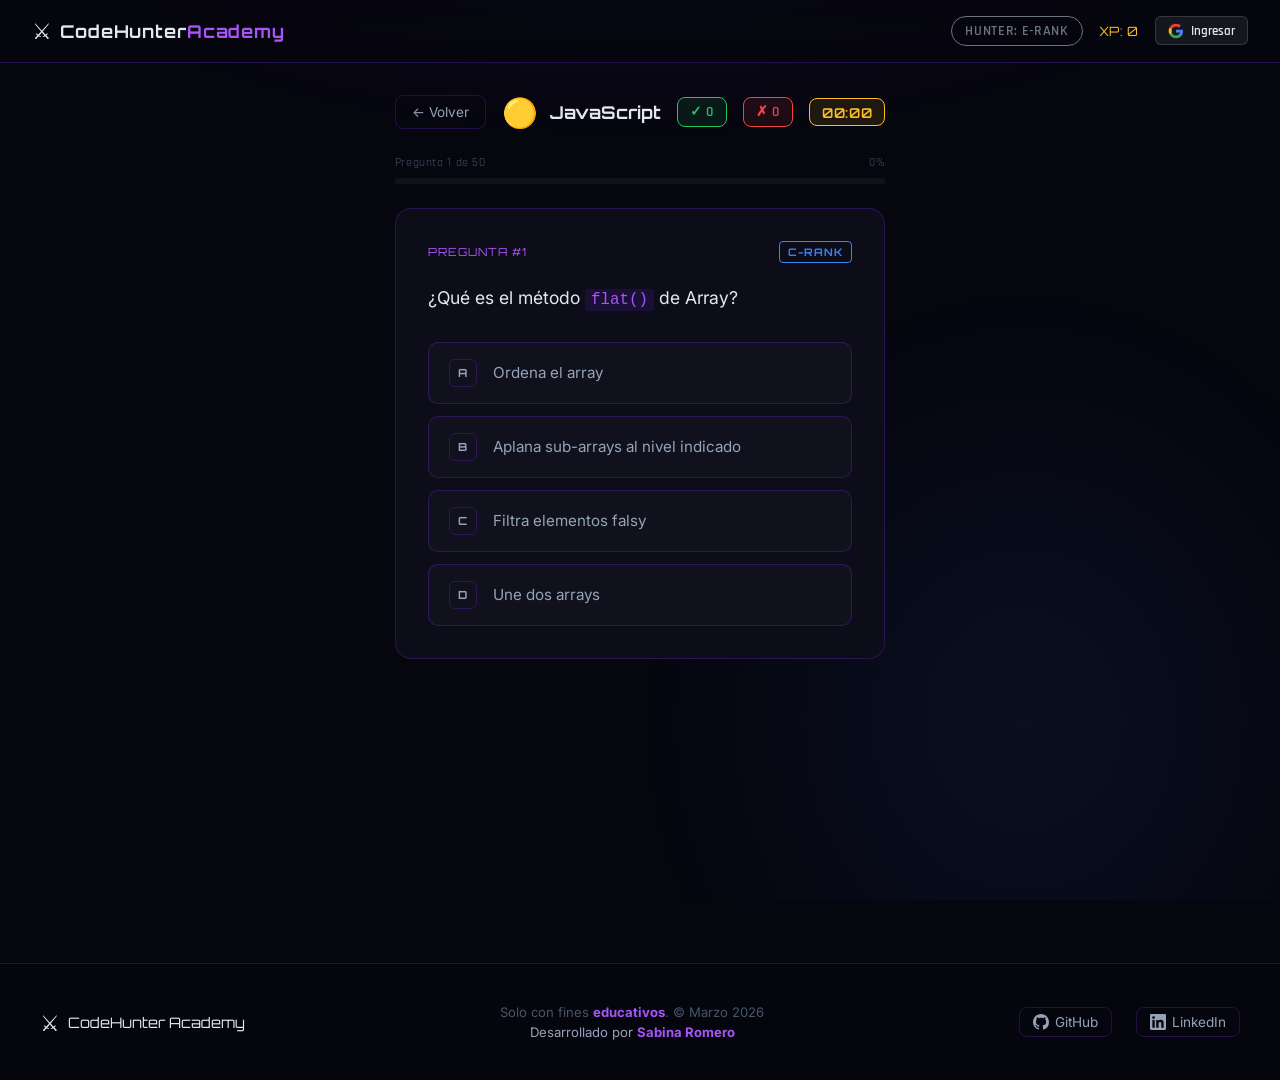
==== quiz.html @ 96510670 "listo" ====
<!DOCTYPE html>
<html lang="es" class="quiz-page">
<head>
  <meta charset="UTF-8" />
  <meta name="viewport" content="width=device-width, initial-scale=1.0" />
  <title>Quiz — CodeHunter Academy</title>
  <link rel="stylesheet" href="css/style.css" />
  <link rel="preconnect" href="https://fonts.googleapis.com" />
  <link href="https://fonts.googleapis.com/css2?family=Rajdhani:wght@400;500;600;700&family=Orbitron:wght@400;700;900&family=Inter:wght@300;400;500&display=swap" rel="stylesheet" />
</head>
<body>

<div id="particles"></div>
<div class="bg-overlay"></div>

<!-- LOADING -->
<div class="loading-screen" id="loading-screen">
  <div class="loading-ring"></div>
  <p class="loading-text">INICIANDO MAZMORRA...</p>
</div>

<!-- NAVBAR -->
<nav class="navbar">
  <div class="nav-logo">
    <span class="logo-icon">⚔</span>
    <span class="logo-text">CodeHunter<span class="logo-accent">Academy</span></span>
  </div>
  <div class="nav-info">
    <span class="hunter-rank-badge" id="nav-rank">Hunter: E-Rank</span>
    <span class="score-display" id="nav-score">XP: 0</span>
    <div class="auth-section">
      <div class="user-info-chip" id="user-info">
        <img class="user-avatar" id="user-avatar" src="" alt="avatar" />
        <span class="user-name" id="user-name"></span>
        <span class="cloud-badge">☁ sync</span>
      </div>
      <button class="btn-google-signin" id="btn-signin" onclick="signInWithGoogle()">
        <svg class="google-icon" viewBox="0 0 24 24" xmlns="http://www.w3.org/2000/svg">
          <path d="M22.56 12.25c0-.78-.07-1.53-.2-2.25H12v4.26h5.92c-.26 1.37-1.04 2.53-2.21 3.31v2.77h3.57c2.08-1.92 3.28-4.74 3.28-8.09z" fill="#4285F4"/>
          <path d="M12 23c2.97 0 5.46-.98 7.28-2.66l-3.57-2.77c-.98.66-2.23 1.06-3.71 1.06-2.86 0-5.29-1.93-6.16-4.53H2.18v2.84C3.99 20.53 7.7 23 12 23z" fill="#34A853"/>
          <path d="M5.84 14.09c-.22-.66-.35-1.36-.35-2.09s.13-1.43.35-2.09V7.07H2.18C1.43 8.55 1 10.22 1 12s.43 3.45 1.18 4.93l2.85-2.22.81-.62z" fill="#FBBC05"/>
          <path d="M12 5.38c1.62 0 3.06.56 4.21 1.64l3.15-3.15C17.45 2.09 14.97 1 12 1 7.7 1 3.99 3.47 2.18 7.07l3.66 2.84c.87-2.6 3.3-4.53 6.16-4.53z" fill="#EA4335"/>
        </svg>
        Ingresar
      </button>
      <button class="btn-signout" id="btn-signout" onclick="signOutUser()">✕ Salir</button>
    </div>
  </div>
</nav>

<!-- QUIZ CONTAINER -->
<main class="quiz-container" id="quiz-container">

  <!-- QUIZ HEADER -->
  <div class="quiz-header">
    <a href="index.html" class="back-btn">← Volver</a>
    <div class="quiz-lang-info">
      <span class="quiz-lang-icon" id="quiz-lang-icon">🟡</span>
      <span class="quiz-lang-name" id="quiz-lang-name">JavaScript</span>
    </div>
    <div class="quiz-stats">
      <span class="stat-chip correct" id="stat-correct">✓ 0</span>
      <span class="stat-chip wrong"   id="stat-wrong">✗ 0</span>
      <span class="stat-chip time"    id="stat-time">00:00</span>
    </div>
  </div>

  <!-- PROGRESS -->
  <div class="quiz-progress-wrap">
    <div class="progress-info">
      <span id="prog-text">Pregunta 1 de 50</span>
      <span id="prog-pct">0%</span>
    </div>
    <div class="progress-bar-track">
      <div class="progress-bar-fill" id="progress-bar" style="width: 0%"></div>
    </div>
  </div>

  <!-- QUESTION CARD -->
  <div class="question-card" id="question-card">
    <div class="question-meta">
      <span class="q-number" id="q-number">PREGUNTA #1</span>
      <span class="q-difficulty diff-E" id="q-difficulty">E-RANK</span>
    </div>
    <p class="question-text" id="question-text">Cargando pregunta...</p>
    <ul class="options-list" id="options-list"></ul>
    <div class="explanation-box" id="explanation-box">
      <strong>Explicación:</strong> <span id="explanation-text"></span>
    </div>
  </div>

  <!-- NEXT BUTTON -->
  <div class="next-btn-wrap">
    <button class="btn-next" id="btn-next" onclick="nextQuestion()">
      Siguiente Pregunta →
    </button>
  </div>

  <!-- RESULTS SCREEN -->
  <div class="results-screen" id="results-screen">
    <div class="results-rank-badge" id="results-rank-badge">E</div>
    <div>
      <p class="section-label">RANGO OBTENIDO</p>
      <h2 class="results-title" id="results-rank-title">Cazador E-Rank</h2>
    </div>
    <div class="results-score-wrap">
      <div class="score-stat">
        <span class="stat-val" id="res-score" style="color: var(--purple-bright)">0</span>
        <span class="stat-label">Correctas</span>
      </div>
      <div class="score-stat">
        <span class="stat-val" id="res-pct" style="color: var(--gold)">0%</span>
        <span class="stat-label">Precisión</span>
      </div>
      <div class="score-stat">
        <span class="stat-val" id="res-wrong" style="color: var(--red)">0</span>
        <span class="stat-label">Incorrectas</span>
      </div>
      <div class="score-stat">
        <span class="stat-val" id="res-time" style="color: var(--cyan)">0:00</span>
        <span class="stat-label">Tiempo</span>
      </div>
    </div>
    <p class="results-msg" id="results-msg"></p>

    <!-- IMPROVEMENT ANALYSIS -->
    <div class="improvement-section" id="improvement-section">
      <div class="improvement-title">📊 ANÁLISIS DE RENDIMIENTO</div>
      <div class="diff-breakdown" id="diff-breakdown"></div>
      <div class="topics-to-improve" id="topics-section">
        <div class="topics-title">📌 Temas a reforzar</div>
        <div id="topics-list"></div>
      </div>
    </div>

    <div class="results-actions">
      <button class="btn-primary" onclick="retryQuiz()">⟳ Intentar de Nuevo</button>
      <a href="index.html" class="btn-secondary">← Elegir Mazmorra</a>
    </div>
  </div>

</main>

<!-- FOOTER -->
<footer class="footer">
  <div class="footer-inner">
    <div class="footer-brand"><span class="logo-icon">⚔</span><span>CodeHunter Academy</span></div>
    <div class="footer-copy">
      <p>Solo con fines <strong>educativos</strong>. &copy; Marzo 2026</p>
      <p class="footer-author">Desarrollado por <strong>Sabina Romero</strong></p>
    </div>
    <div class="footer-links">
      <a href="https://github.com/Sakhura" target="_blank" rel="noopener" class="social-link">
        <svg class="social-icon" viewBox="0 0 24 24" fill="currentColor">
          <path d="M12 0C5.37 0 0 5.37 0 12c0 5.31 3.435 9.795 8.205 11.385.6.105.825-.255.825-.57 0-.285-.015-1.23-.015-2.235-3.015.555-3.795-.735-4.035-1.41-.135-.345-.72-1.41-1.23-1.695-.42-.225-1.02-.78-.015-.795.945-.015 1.62.87 1.845 1.23 1.08 1.815 2.805 1.305 3.495.99.105-.78.42-1.305.765-1.605-2.67-.3-5.46-1.335-5.46-5.925 0-1.305.465-2.385 1.23-3.225-.12-.3-.54-1.53.12-3.18 0 0 1.005-.315 3.3 1.23.96-.27 1.98-.405 3-.405s2.04.135 3 .405c2.295-1.56 3.3-1.23 3.3-1.23.66 1.65.24 2.88.12 3.18.765.84 1.23 1.905 1.23 3.225 0 4.605-2.805 5.625-5.475 5.925.435.375.81 1.095.81 2.22 0 1.605-.015 2.895-.015 3.3 0 .315.225.69.825.57A12.02 12.02 0 0024 12c0-6.63-5.37-12-12-12z"/>
        </svg>
        GitHub
      </a>
      <a href="https://www.linkedin.com/in/sabina-romeror/" target="_blank" rel="noopener" class="social-link">
        <svg class="social-icon" viewBox="0 0 24 24" fill="currentColor">
          <path d="M20.447 20.452h-3.554v-5.569c0-1.328-.027-3.037-1.852-3.037-1.853 0-2.136 1.445-2.136 2.939v5.667H9.351V9h3.414v1.561h.046c.477-.9 1.637-1.85 3.37-1.85 3.601 0 4.267 2.37 4.267 5.455v6.286zM5.337 7.433a2.062 2.062 0 01-2.063-2.065 2.064 2.064 0 112.063 2.065zm1.782 13.019H3.555V9h3.564v11.452zM22.225 0H1.771C.792 0 0 .774 0 1.729v20.542C0 23.227.792 24 1.771 24h20.451C23.2 24 24 23.227 24 22.271V1.729C24 .774 23.2 0 22.222 0h.003z"/>
        </svg>
        LinkedIn
      </a>
    </div>
  </div>
</footer>

<!-- All question banks -->
<script src="js/questions/javascript.js"></script>
<script src="js/questions/python.js"></script>
<script src="js/questions/typescript.js"></script>
<script src="js/questions/php.js"></script>
<script src="js/questions/ruby.js"></script>
<script src="js/questions/go.js"></script>
<script src="js/questions/java.js"></script>
<script src="js/questions/sql.js"></script>
<script src="js/questions/r.js"></script>
<script src="js/questions/julia.js"></script>
<script src="js/questions/matlab.js"></script>
<script src="js/questions/scala.js"></script>
<script src="js/questions/c.js"></script>
<script src="js/questions/cpp.js"></script>
<script src="js/questions/csharp.js"></script>
<script src="js/questions/rust.js"></script>
<script src="js/questions/zig.js"></script>
<script src="js/questions/lua.js"></script>
<script src="js/questions/kotlin.js"></script>
<script src="js/questions/swift.js"></script>
<script src="js/questions/dart.js"></script>
<script src="js/questions/objc.js"></script>
<script src="js/questions/haskell.js"></script>
<script src="js/questions/elixir.js"></script>
<script src="js/questions/erlang.js"></script>
<script src="js/questions/perl.js"></script>
<script src="js/questions/assembly.js"></script>
<script src="js/questions/fortran.js"></script>
<script src="js/questions/cobol.js"></script>
<script src="js/questions/vbnet.js"></script>
<script src="js/questions/bash.js"></script>
<!-- Firebase (optional) -->
<script src="https://www.gstatic.com/firebasejs/9.23.0/firebase-app-compat.js"></script>
<script src="https://www.gstatic.com/firebasejs/9.23.0/firebase-auth-compat.js"></script>
<script src="https://www.gstatic.com/firebasejs/9.23.0/firebase-firestore-compat.js"></script>
<script src="js/firebase-config.js"></script>
<script src="js/auth.js"></script>
<script src="js/quiz.js"></script>
</body>
</html>
---- css/style.css ----
/* ============================================
   CODEHUNTER ACADEMY — SOLO LEVELING THEME
   ============================================ */

:root {
  --bg-dark: #06060f;
  --bg-card: #0d0d1a;
  --bg-card2: #111124;
  --purple-deep: #1a0a3a;
  --purple-main: #7b2fff;
  --purple-bright: #a855f7;
  --purple-glow: rgba(123, 47, 255, 0.4);
  --blue-accent: #3b82f6;
  --cyan: #06b6d4;
  --gold: #fbbf24;
  --gold-bright: #ffd700;
  --red: #ef4444;
  --green: #22c55e;
  --text-primary: #e2e8f0;
  --text-secondary: #94a3b8;
  --text-dim: #475569;
  --border: rgba(123, 47, 255, 0.25);
  --border-bright: rgba(123, 47, 255, 0.6);
  --shadow-purple: 0 0 30px rgba(123, 47, 255, 0.3);
  --shadow-gold: 0 0 20px rgba(251, 191, 36, 0.4);

  /* Rank Colors */
  --rank-e: #6b7280;
  --rank-d: #22c55e;
  --rank-c: #3b82f6;
  --rank-b: #a855f7;
  --rank-a: #fbbf24;
  --rank-s: #ef4444;
  --rank-nat: #06b6d4;
}

* { box-sizing: border-box; margin: 0; padding: 0; }

html { scroll-behavior: smooth; }

body {
  font-family: 'Inter', sans-serif;
  background: var(--bg-dark);
  color: var(--text-primary);
  min-height: 100vh;
  overflow-x: hidden;
}

/* ── PARTICLES ── */
#particles {
  position: fixed; inset: 0;
  pointer-events: none; z-index: 0;
  overflow: hidden;
}

.particle {
  position: absolute;
  width: 2px; height: 2px;
  background: var(--purple-bright);
  border-radius: 50%;
  animation: float-particle linear infinite;
  opacity: 0;
}

@keyframes float-particle {
  0%   { transform: translateY(100vh) translateX(0); opacity: 0; }
  10%  { opacity: 0.8; }
  90%  { opacity: 0.8; }
  100% { transform: translateY(-10vh) translateX(var(--drift)); opacity: 0; }
}

.bg-overlay {
  position: fixed; inset: 0;
  background:
    radial-gradient(ellipse 80% 50% at 50% -20%, rgba(123,47,255,0.15) 0%, transparent 70%),
    radial-gradient(ellipse 50% 80% at 80% 80%, rgba(59,130,246,0.08) 0%, transparent 60%);
  pointer-events: none; z-index: 0;
}

/* ── NAVBAR ── */
.navbar {
  position: sticky; top: 0; z-index: 100;
  display: flex; align-items: center; justify-content: space-between;
  padding: 1rem 2rem;
  background: rgba(6, 6, 15, 0.85);
  backdrop-filter: blur(12px);
  border-bottom: 1px solid var(--border);
}

.nav-logo { display: flex; align-items: center; gap: 0.5rem; }
.logo-icon { font-size: 1.4rem; }
.logo-text {
  font-family: 'Orbitron', sans-serif;
  font-size: 1.1rem; font-weight: 700;
  letter-spacing: 0.05em; color: var(--text-primary);
}
.logo-accent { color: var(--purple-bright); }

.nav-info { display: flex; align-items: center; gap: 1rem; }

.hunter-rank-badge {
  font-family: 'Rajdhani', sans-serif;
  font-size: 0.85rem; font-weight: 600;
  padding: 0.3rem 0.8rem;
  border: 1px solid var(--rank-e);
  border-radius: 20px; color: var(--rank-e);
  text-transform: uppercase; letter-spacing: 0.05em;
  transition: all 0.3s ease;
}

.score-display {
  font-family: 'Orbitron', sans-serif;
  font-size: 0.8rem; color: var(--gold);
  letter-spacing: 0.05em;
}

/* ── HERO ── */
.hero {
  position: relative; z-index: 1;
  display: flex; align-items: center; justify-content: center;
  min-height: 100vh;
  padding: 6rem 2rem 4rem;
}

.hero-glow {
  position: absolute;
  width: 600px; height: 600px;
  background: radial-gradient(circle, rgba(123,47,255,0.2) 0%, transparent 70%);
  top: 50%; left: 50%;
  transform: translate(-50%, -50%);
  pointer-events: none;
  animation: pulse-glow 4s ease-in-out infinite;
}

@keyframes pulse-glow {
  0%, 100% { opacity: 0.6; transform: translate(-50%, -50%) scale(1); }
  50%       { opacity: 1;   transform: translate(-50%, -50%) scale(1.15); }
}

.hero-content {
  max-width: 860px; width: 100%;
  display: flex; flex-direction: column; align-items: center;
  gap: 2rem; text-align: center;
}

/* Emblem */
.rank-emblem {
  position: relative; width: 120px; height: 120px;
  display: flex; align-items: center; justify-content: center;
}

.emblem-ring {
  position: absolute; border-radius: 50%;
  border: 2px solid var(--purple-main);
  animation: rotate-ring linear infinite;
}
.emblem-ring.outer  { width: 120px; height: 120px; animation-duration: 12s; opacity: 0.4; }
.emblem-ring.middle { width: 90px;  height: 90px;  animation-duration: 8s;  animation-direction: reverse; opacity: 0.6; }
.emblem-ring.inner  { width: 60px;  height: 60px;  animation-duration: 5s;  border-color: var(--gold); opacity: 0.8; }

@keyframes rotate-ring {
  from { transform: rotate(0deg); }
  to   { transform: rotate(360deg); }
}

.emblem-icon { font-size: 2rem; z-index: 1; text-shadow: 0 0 20px var(--gold); }

/* Title */
.hero-title {
  display: flex; flex-direction: column;
  gap: 0;
}
.title-line1 {
  font-family: 'Orbitron', sans-serif;
  font-size: clamp(2.5rem, 8vw, 5rem);
  font-weight: 900;
  letter-spacing: 0.1em;
  background: linear-gradient(135deg, #fff 30%, var(--purple-bright) 100%);
  -webkit-background-clip: text; -webkit-text-fill-color: transparent;
  text-shadow: none;
  line-height: 1;
}
.title-line2 {
  font-family: 'Orbitron', sans-serif;
  font-size: clamp(1.2rem, 3vw, 1.8rem);
  font-weight: 400;
  letter-spacing: 0.4em;
  color: var(--purple-bright);
  opacity: 0.9;
}

.hero-subtitle {
  font-family: 'Rajdhani', sans-serif;
  font-size: 1.1rem; color: var(--text-secondary);
  letter-spacing: 0.08em; text-transform: uppercase;
}

/* Disclaimer */
.disclaimer-box {
  display: flex; align-items: flex-start; gap: 1rem;
  max-width: 680px;
  background: rgba(123, 47, 255, 0.08);
  border: 1px solid var(--border-bright);
  border-radius: 12px;
  padding: 1.25rem 1.5rem;
  text-align: left;
}
.disclaimer-icon { font-size: 1.5rem; flex-shrink: 0; margin-top: 2px; }
.disclaimer-text { font-size: 0.9rem; line-height: 1.7; color: var(--text-secondary); }
.disclaimer-text strong { color: var(--text-primary); }
.disclaimer-text em { color: var(--purple-bright); font-style: normal; }

/* How it works */
.section-label {
  font-family: 'Rajdhani', sans-serif;
  font-size: 0.8rem; font-weight: 600;
  letter-spacing: 0.2em; text-transform: uppercase;
  color: var(--purple-bright); margin-bottom: 1rem;
}

.steps-grid {
  display: grid; grid-template-columns: repeat(4, 1fr); gap: 1rem;
  width: 100%;
}

.step-card {
  display: flex; flex-direction: column; align-items: center; gap: 0.5rem;
  background: var(--bg-card);
  border: 1px solid var(--border);
  border-radius: 10px; padding: 1.2rem 0.8rem;
  transition: border-color 0.3s, transform 0.3s;
}
.step-card:hover {
  border-color: var(--border-bright);
  transform: translateY(-3px);
}
.step-num {
  font-family: 'Orbitron', sans-serif;
  font-size: 0.65rem; color: var(--purple-main); letter-spacing: 0.1em;
}
.step-icon { font-size: 1.5rem; }
.step-card p { font-size: 0.8rem; color: var(--text-secondary); text-align: center; }
.step-card strong { color: var(--text-primary); }

/* Rank Legend */
.rank-legend { width: 100%; }

.ranks-row {
  display: flex; justify-content: center; gap: 0.75rem;
  flex-wrap: wrap; margin-bottom: 0.5rem;
}
.ranks-desc-row {
  display: flex; justify-content: center; gap: 1.5rem;
  flex-wrap: wrap; font-size: 0.72rem; color: var(--text-dim);
}

.rank-chip {
  width: 42px; height: 42px;
  display: flex; align-items: center; justify-content: center;
  border-radius: 8px;
  font-family: 'Orbitron', sans-serif;
  font-size: 0.9rem; font-weight: 900;
  border: 2px solid;
  cursor: default;
  transition: transform 0.2s, box-shadow 0.2s;
}
.rank-chip:hover { transform: scale(1.15); }

.rank-e   { color: var(--rank-e);   border-color: var(--rank-e);   background: rgba(107,114,128,0.1); }
.rank-d   { color: var(--rank-d);   border-color: var(--rank-d);   background: rgba(34,197,94,0.1); }
.rank-c   { color: var(--rank-c);   border-color: var(--rank-c);   background: rgba(59,130,246,0.1); }
.rank-b   { color: var(--rank-b);   border-color: var(--rank-b);   background: rgba(168,85,247,0.1); }
.rank-a   { color: var(--rank-a);   border-color: var(--rank-a);   background: rgba(251,191,36,0.1); }
.rank-s   { color: var(--rank-s);   border-color: var(--rank-s);   background: rgba(239,68,68,0.1); box-shadow: 0 0 15px rgba(239,68,68,0.3); }
.rank-nat { color: var(--rank-nat); border-color: var(--rank-nat); background: rgba(6,182,212,0.1); box-shadow: 0 0 15px rgba(6,182,212,0.4); }

/* ── DUNGEON SECTION ── */
.dungeons-section {
  position: relative; z-index: 1;
  max-width: 1200px; margin: 0 auto;
  padding: 4rem 2rem 6rem;
}

.section-header { text-align: center; margin-bottom: 3rem; }
.section-title {
  font-family: 'Orbitron', sans-serif;
  font-size: clamp(1.5rem, 4vw, 2.5rem); font-weight: 700;
  color: var(--text-primary); margin-bottom: 0.5rem;
}
.section-title .accent { color: var(--purple-bright); }
.section-desc { color: var(--text-secondary); font-size: 0.95rem; }

.category-block { margin-bottom: 3rem; }

.category-label {
  font-family: 'Rajdhani', sans-serif;
  font-size: 0.8rem; font-weight: 600;
  letter-spacing: 0.2em; text-transform: uppercase;
  color: var(--text-dim); margin-bottom: 1rem;
  display: flex; align-items: center; gap: 0.5rem;
  padding-bottom: 0.5rem;
  border-bottom: 1px solid var(--border);
}
.cat-icon { font-size: 1rem; }

.lang-grid {
  display: grid;
  grid-template-columns: repeat(auto-fill, minmax(160px, 1fr));
  gap: 1rem;
}

/* Language Card */
.lang-card {
  position: relative; overflow: hidden;
  display: flex; flex-direction: column; align-items: center;
  gap: 0.75rem;
  padding: 1.5rem 1rem;
  background: var(--bg-card);
  border: 1px solid var(--border);
  border-radius: 12px;
  cursor: pointer;
  transition: all 0.3s ease;
  text-decoration: none; color: inherit;
}

.lang-card::before {
  content: ''; position: absolute; inset: 0;
  background: linear-gradient(135deg, transparent 60%, rgba(123,47,255,0.1));
  opacity: 0; transition: opacity 0.3s;
}
.lang-card:hover { border-color: var(--border-bright); transform: translateY(-4px); }
.lang-card:hover::before { opacity: 1; }
.lang-card:hover .card-glow { opacity: 1; }

.card-glow {
  position: absolute; top: -20px; right: -20px;
  width: 80px; height: 80px;
  border-radius: 50%;
  background: var(--purple-glow);
  filter: blur(20px);
  opacity: 0; transition: opacity 0.3s;
}

.lang-icon-wrap {
  width: 56px; height: 56px;
  display: flex; align-items: center; justify-content: center;
  border-radius: 12px;
  font-size: 1.8rem;
  background: rgba(123,47,255,0.12);
  border: 1px solid var(--border);
  transition: transform 0.3s;
}
.lang-card:hover .lang-icon-wrap { transform: scale(1.1); }

.lang-name {
  font-family: 'Rajdhani', sans-serif;
  font-size: 0.95rem; font-weight: 600;
  color: var(--text-primary); letter-spacing: 0.05em;
  text-align: center;
}

.lang-q-count {
  font-size: 0.7rem; color: var(--text-dim);
}

.lang-best-rank {
  font-family: 'Orbitron', sans-serif;
  font-size: 0.65rem; font-weight: 700;
  padding: 0.15rem 0.5rem;
  border-radius: 4px; letter-spacing: 0.1em;
}
.lang-best-rank.rank-e   { color: var(--rank-e); border: 1px solid var(--rank-e); }
.lang-best-rank.rank-d   { color: var(--rank-d); border: 1px solid var(--rank-d); }
.lang-best-rank.rank-c   { color: var(--rank-c); border: 1px solid var(--rank-c); }
.lang-best-rank.rank-b   { color: var(--rank-b); border: 1px solid var(--rank-b); }
.lang-best-rank.rank-a   { color: var(--rank-a); border: 1px solid var(--rank-a); }
.lang-best-rank.rank-s   { color: var(--rank-s); border: 1px solid var(--rank-s); box-shadow: 0 0 8px rgba(239,68,68,0.4); }
.lang-best-rank.rank-nat { color: var(--rank-nat); border: 1px solid var(--rank-nat); box-shadow: 0 0 8px rgba(6,182,212,0.4); }
.lang-best-rank.rank-none { color: var(--text-dim); border: 1px solid var(--border); }

/* ── FOOTER ── */
.footer {
  position: relative; z-index: 1;
  border-top: 1px solid var(--border);
  background: rgba(6, 6, 15, 0.9);
  padding: 2.5rem 2rem;
}

.footer-inner {
  max-width: 1200px; margin: 0 auto;
  display: flex; align-items: center; justify-content: space-between;
  gap: 2rem; flex-wrap: wrap;
}

.footer-brand {
  display: flex; align-items: center; gap: 0.5rem;
  font-family: 'Orbitron', sans-serif;
  font-size: 0.9rem; color: var(--text-primary);
}

.footer-copy { text-align: center; }
.footer-copy p { font-size: 0.82rem; color: var(--text-dim); }
.footer-copy .footer-author { color: var(--text-secondary); margin-top: 0.3rem; }
.footer-copy strong { color: var(--purple-bright); }

.footer-links { display: flex; gap: 1.5rem; }

.social-link {
  display: flex; align-items: center; gap: 0.4rem;
  font-size: 0.85rem; color: var(--text-secondary);
  text-decoration: none;
  padding: 0.4rem 0.8rem;
  border: 1px solid var(--border); border-radius: 8px;
  transition: all 0.3s;
}
.social-link:hover { color: var(--purple-bright); border-color: var(--border-bright); background: rgba(123,47,255,0.1); }
.social-icon { width: 16px; height: 16px; }

/* ============================================
   QUIZ PAGE STYLES
   ============================================ */

.quiz-page body {
  display: flex; flex-direction: column; min-height: 100vh;
}

/* Quiz Layout */
.quiz-container {
  position: relative; z-index: 1;
  max-width: 820px; margin: 0 auto;
  padding: 2rem; min-height: 100vh;
  display: flex; flex-direction: column; gap: 1.5rem;
}

/* Quiz Header */
.quiz-header {
  display: flex; align-items: center; justify-content: space-between;
  gap: 1rem;
}

.back-btn {
  display: flex; align-items: center; gap: 0.4rem;
  padding: 0.5rem 1rem;
  background: transparent;
  border: 1px solid var(--border);
  border-radius: 8px; color: var(--text-secondary);
  font-size: 0.85rem; cursor: pointer;
  text-decoration: none;
  transition: all 0.2s;
}
.back-btn:hover { border-color: var(--border-bright); color: var(--text-primary); }

.quiz-lang-info {
  display: flex; align-items: center; gap: 0.75rem;
}
.quiz-lang-icon { font-size: 1.8rem; }
.quiz-lang-name {
  font-family: 'Orbitron', sans-serif;
  font-size: 1.1rem; font-weight: 700;
}

.quiz-stats {
  display: flex; gap: 1rem; align-items: center;
}

.stat-chip {
  font-family: 'Rajdhani', sans-serif;
  font-size: 0.85rem; font-weight: 600;
  padding: 0.3rem 0.75rem;
  border: 1px solid var(--border); border-radius: 8px;
  letter-spacing: 0.05em;
}

.stat-chip.correct { color: var(--green); border-color: var(--green); background: rgba(34,197,94,0.1); }
.stat-chip.wrong   { color: var(--red);   border-color: var(--red);   background: rgba(239,68,68,0.1); }
.stat-chip.time    { color: var(--gold);  border-color: var(--gold);  background: rgba(251,191,36,0.1); font-family: 'Orbitron', sans-serif; }

/* Progress */
.quiz-progress-wrap { width: 100%; }
.progress-info {
  display: flex; justify-content: space-between;
  font-size: 0.78rem; color: var(--text-dim);
  margin-bottom: 0.5rem;
  font-family: 'Rajdhani', sans-serif; letter-spacing: 0.05em;
}
.progress-bar-track {
  width: 100%; height: 6px;
  background: rgba(255,255,255,0.05); border-radius: 3px; overflow: hidden;
}
.progress-bar-fill {
  height: 100%;
  background: linear-gradient(90deg, var(--purple-main), var(--purple-bright));
  border-radius: 3px;
  transition: width 0.4s ease;
  box-shadow: 0 0 8px var(--purple-glow);
}

/* Question Card */
.question-card {
  background: var(--bg-card);
  border: 1px solid var(--border);
  border-radius: 16px;
  padding: 2rem;
  animation: slide-in 0.3s ease;
}

@keyframes slide-in {
  from { opacity: 0; transform: translateY(10px); }
  to   { opacity: 1; transform: translateY(0); }
}

.question-meta {
  display: flex; align-items: center; justify-content: space-between;
  margin-bottom: 1.25rem;
}

.q-number {
  font-family: 'Orbitron', sans-serif;
  font-size: 0.7rem; color: var(--purple-bright); letter-spacing: 0.1em;
}

.q-difficulty {
  font-family: 'Orbitron', sans-serif;
  font-size: 0.65rem; font-weight: 700;
  padding: 0.2rem 0.5rem; border-radius: 4px;
  letter-spacing: 0.1em;
}

.diff-E { color: var(--rank-e); border: 1px solid var(--rank-e); }
.diff-D { color: var(--rank-d); border: 1px solid var(--rank-d); }
.diff-C { color: var(--rank-c); border: 1px solid var(--rank-c); }
.diff-B { color: var(--rank-b); border: 1px solid var(--rank-b); }
.diff-A { color: var(--rank-a); border: 1px solid var(--rank-a); }
.diff-S { color: var(--rank-s); border: 1px solid var(--rank-s); }

.question-text {
  font-size: 1.1rem; line-height: 1.7;
  color: var(--text-primary);
  margin-bottom: 1.75rem;
  font-weight: 400;
}

code, .code-inline {
  font-family: 'Courier New', monospace;
  background: rgba(123,47,255,0.12);
  padding: 0.15em 0.4em; border-radius: 4px;
  font-size: 0.9em; color: var(--purple-bright);
}

/* Options */
.options-list {
  display: flex; flex-direction: column; gap: 0.75rem;
  list-style: none;
}

.option-btn {
  display: flex; align-items: center; gap: 1rem;
  width: 100%; padding: 1rem 1.25rem;
  background: rgba(255,255,255,0.02);
  border: 1px solid var(--border);
  border-radius: 10px;
  color: var(--text-secondary);
  font-size: 0.95rem; font-family: 'Inter', sans-serif;
  cursor: pointer; text-align: left;
  transition: all 0.2s ease;
}
.option-btn:hover:not(:disabled) {
  background: rgba(123,47,255,0.1);
  border-color: var(--border-bright);
  color: var(--text-primary);
  transform: translateX(4px);
}

.option-letter {
  width: 28px; height: 28px; flex-shrink: 0;
  display: flex; align-items: center; justify-content: center;
  border-radius: 6px; border: 1px solid var(--border);
  font-family: 'Orbitron', sans-serif;
  font-size: 0.7rem; font-weight: 700;
  transition: all 0.2s;
}

/* Answer feedback */
.option-btn.correct-answer {
  background: rgba(34,197,94,0.12);
  border-color: var(--green);
  color: var(--green);
}
.option-btn.correct-answer .option-letter {
  background: var(--green); border-color: var(--green); color: #000;
}

.option-btn.wrong-answer {
  background: rgba(239,68,68,0.12);
  border-color: var(--red);
  color: var(--red);
}
.option-btn.wrong-answer .option-letter {
  background: var(--red); border-color: var(--red); color: #fff;
}

.option-btn:disabled { cursor: not-allowed; }

/* Explanation */
.explanation-box {
  display: none;
  margin-top: 1.25rem; padding: 1rem 1.25rem;
  background: rgba(123,47,255,0.08);
  border: 1px solid var(--border-bright);
  border-radius: 10px;
  font-size: 0.875rem; color: var(--text-secondary); line-height: 1.6;
}
.explanation-box.show { display: block; animation: fade-in 0.3s ease; }
.explanation-box strong { color: var(--purple-bright); }

@keyframes fade-in {
  from { opacity: 0; } to { opacity: 1; }
}

/* Next button */
.next-btn-wrap { display: flex; justify-content: flex-end; margin-top: 1.5rem; }

.btn-next {
  padding: 0.75rem 2rem;
  background: linear-gradient(135deg, var(--purple-main), var(--purple-bright));
  border: none; border-radius: 10px;
  color: #fff; font-family: 'Rajdhani', sans-serif;
  font-size: 1rem; font-weight: 600;
  letter-spacing: 0.08em; cursor: pointer;
  display: none; transition: all 0.2s;
  box-shadow: 0 4px 20px var(--purple-glow);
}
.btn-next.show { display: inline-flex; align-items: center; gap: 0.5rem; }
.btn-next:hover { transform: translateY(-2px); box-shadow: 0 8px 25px var(--purple-glow); }

/* ── RESULTS SCREEN ── */
.results-screen {
  display: none;
  flex-direction: column; align-items: center;
  gap: 2rem; padding: 3rem 0;
  text-align: center;
}
.results-screen.show { display: flex; animation: slide-in 0.5s ease; }

.results-rank-badge {
  width: 120px; height: 120px;
  display: flex; align-items: center; justify-content: center;
  border-radius: 20px; border: 3px solid;
  font-family: 'Orbitron', sans-serif;
  font-size: 2.5rem; font-weight: 900;
  animation: rank-reveal 0.8s cubic-bezier(0.175, 0.885, 0.32, 1.275);
}

@keyframes rank-reveal {
  from { transform: scale(0) rotate(-180deg); opacity: 0; }
  to   { transform: scale(1) rotate(0); opacity: 1; }
}

.results-rank-badge.rank-e { color: var(--rank-e); border-color: var(--rank-e); background: rgba(107,114,128,0.15); }
.results-rank-badge.rank-d { color: var(--rank-d); border-color: var(--rank-d); background: rgba(34,197,94,0.15); }
.results-rank-badge.rank-c { color: var(--rank-c); border-color: var(--rank-c); background: rgba(59,130,246,0.15); }
.results-rank-badge.rank-b { color: var(--rank-b); border-color: var(--rank-b); background: rgba(168,85,247,0.15); }
.results-rank-badge.rank-a { color: var(--rank-a); border-color: var(--rank-a); background: rgba(251,191,36,0.15); box-shadow: 0 0 30px rgba(251,191,36,0.3); }
.results-rank-badge.rank-s { color: var(--rank-s); border-color: var(--rank-s); background: rgba(239,68,68,0.15); box-shadow: 0 0 40px rgba(239,68,68,0.5); }
.results-rank-badge.rank-nat { color: var(--rank-nat); border-color: var(--rank-nat); background: rgba(6,182,212,0.15); box-shadow: 0 0 50px rgba(6,182,212,0.6); }

.results-title {
  font-family: 'Orbitron', sans-serif;
  font-size: 1.8rem; font-weight: 700;
}

.results-score-wrap {
  display: flex; gap: 2rem; flex-wrap: wrap; justify-content: center;
}

.score-stat {
  display: flex; flex-direction: column; align-items: center; gap: 0.3rem;
  background: var(--bg-card); border: 1px solid var(--border);
  border-radius: 12px; padding: 1.25rem 1.75rem;
}
.score-stat .stat-val {
  font-family: 'Orbitron', sans-serif;
  font-size: 2rem; font-weight: 900;
}
.score-stat .stat-label {
  font-size: 0.75rem; color: var(--text-dim);
  letter-spacing: 0.1em; text-transform: uppercase;
  font-family: 'Rajdhani', sans-serif;
}

.results-msg {
  max-width: 500px; font-size: 1rem; color: var(--text-secondary); line-height: 1.7;
}

.results-actions { display: flex; gap: 1rem; flex-wrap: wrap; justify-content: center; }

.btn-primary {
  padding: 0.8rem 2rem;
  background: linear-gradient(135deg, var(--purple-main), var(--purple-bright));
  border: none; border-radius: 10px;
  color: #fff; font-family: 'Rajdhani', sans-serif;
  font-size: 1rem; font-weight: 600; letter-spacing: 0.08em;
  cursor: pointer; text-decoration: none;
  transition: all 0.2s;
  box-shadow: 0 4px 20px var(--purple-glow);
}
.btn-primary:hover { transform: translateY(-2px); box-shadow: 0 8px 25px var(--purple-glow); }

.btn-secondary {
  padding: 0.8rem 2rem;
  background: transparent;
  border: 1px solid var(--border-bright);
  border-radius: 10px; color: var(--text-secondary);
  font-family: 'Rajdhani', sans-serif;
  font-size: 1rem; font-weight: 600; letter-spacing: 0.08em;
  cursor: pointer; text-decoration: none;
  transition: all 0.2s;
}
.btn-secondary:hover { color: var(--text-primary); background: rgba(123,47,255,0.1); }

/* Loading Screen */
.loading-screen {
  position: fixed; inset: 0; z-index: 200;
  display: flex; flex-direction: column;
  align-items: center; justify-content: center;
  background: var(--bg-dark); gap: 1.5rem;
}
.loading-ring {
  width: 80px; height: 80px;
  border: 3px solid rgba(123,47,255,0.2);
  border-top-color: var(--purple-bright);
  border-radius: 50%;
  animation: spin 1s linear infinite;
}
@keyframes spin { to { transform: rotate(360deg); } }
.loading-text {
  font-family: 'Orbitron', sans-serif;
  font-size: 0.8rem; color: var(--purple-bright);
  letter-spacing: 0.2em; animation: blink 1.5s ease-in-out infinite;
}
@keyframes blink { 0%,100% { opacity: 1; } 50% { opacity: 0.3; } }

/* ── RESPONSIVE ── */
@media (max-width: 768px) {
  .steps-grid { grid-template-columns: repeat(2, 1fr); }
  .ranks-desc-row { display: none; }
  .footer-inner { flex-direction: column; align-items: center; text-align: center; }
  .quiz-header { flex-wrap: wrap; }
  .quiz-stats { flex-wrap: wrap; }
}

@media (max-width: 480px) {
  .lang-grid { grid-template-columns: repeat(2, 1fr); }
  .steps-grid { grid-template-columns: 1fr 1fr; }
  .hero { padding: 5rem 1rem 3rem; }
  .quiz-container { padding: 1rem; }
}

/* ── AUTH UI ── */
.auth-section {
  display: flex;
  align-items: center;
  gap: .5rem;
}

.btn-google-signin {
  display: inline-flex;
  align-items: center;
  gap: .45rem;
  padding: .35rem .75rem;
  background: rgba(255,255,255,0.07);
  border: 1px solid rgba(255,255,255,0.15);
  border-radius: 6px;
  color: var(--text-primary);
  font-family: 'Rajdhani', sans-serif;
  font-size: .8rem;
  font-weight: 600;
  cursor: pointer;
  transition: background .2s, border-color .2s;
  white-space: nowrap;
}
.btn-google-signin:hover {
  background: rgba(255,255,255,0.13);
  border-color: rgba(255,255,255,0.3);
}
.btn-google-signin .google-icon {
  width: 16px; height: 16px;
}

.btn-signout {
  display: none;
  align-items: center;
  gap: .35rem;
  padding: .3rem .6rem;
  background: transparent;
  border: 1px solid rgba(239,68,68,.35);
  border-radius: 6px;
  color: var(--red);
  font-size: .75rem;
  font-family: 'Rajdhani', sans-serif;
  font-weight: 600;
  cursor: pointer;
  transition: background .2s;
}
.btn-signout:hover { background: rgba(239,68,68,.1); }

.user-info-chip {
  display: none;
  align-items: center;
  gap: .4rem;
  padding: .25rem .5rem;
  background: rgba(168,85,247,.1);
  border: 1px solid var(--border);
  border-radius: 20px;
}
.user-avatar {
  width: 22px; height: 22px;
  border-radius: 50%;
  object-fit: cover;
}
.user-name {
  font-size: .78rem;
  font-family: 'Rajdhani', sans-serif;
  font-weight: 600;
  color: var(--purple-bright);
  max-width: 80px;
  overflow: hidden;
  text-overflow: ellipsis;
  white-space: nowrap;
}

/* Cloud sync indicator */
.cloud-badge {
  font-size: .65rem;
  padding: .1rem .35rem;
  border-radius: 4px;
  background: rgba(6,182,212,.15);
  color: var(--cyan);
  border: 1px solid rgba(6,182,212,.3);
  margin-left: .25rem;
}

/* ── IMPROVEMENT ANALYSIS SECTION ── */
.improvement-section {
  margin-top: 1.5rem;
  padding: 1.25rem;
  background: rgba(13,13,26,.8);
  border: 1px solid var(--border);
  border-radius: 12px;
  text-align: left;
}

.improvement-title {
  font-family: 'Orbitron', sans-serif;
  font-size: .8rem;
  letter-spacing: .1em;
  color: var(--gold);
  margin-bottom: 1rem;
  display: flex;
  align-items: center;
  gap: .5rem;
}

.diff-breakdown {
  display: flex;
  flex-direction: column;
  gap: .5rem;
  margin-bottom: 1.25rem;
}

.diff-row {
  display: grid;
  grid-template-columns: 56px 1fr 50px;
  align-items: center;
  gap: .5rem;
}

.diff-label {
  font-family: 'Orbitron', sans-serif;
  font-size: .7rem;
  font-weight: 700;
  text-align: right;
}

.diff-bar-track {
  height: 8px;
  background: rgba(255,255,255,.07);
  border-radius: 4px;
  overflow: hidden;
}

.diff-bar-fill {
  height: 100%;
  border-radius: 4px;
  transition: width .6s ease;
}

.diff-pct {
  font-size: .72rem;
  font-family: 'Rajdhani', sans-serif;
  font-weight: 600;
  color: var(--text-secondary);
  text-align: right;
}

/* color per difficulty */
.diff-E .diff-label { color: var(--rank-e); }
.diff-D .diff-label { color: var(--rank-d); }
.diff-C .diff-label { color: var(--rank-c); }
.diff-B .diff-label { color: var(--rank-b); }
.diff-A .diff-label { color: var(--rank-a); }
.diff-S .diff-label { color: var(--rank-s); }

.diff-E .diff-bar-fill { background: var(--rank-e); }
.diff-D .diff-bar-fill { background: var(--rank-d); }
.diff-C .diff-bar-fill { background: var(--rank-c); }
.diff-B .diff-bar-fill { background: var(--rank-b); }
.diff-A .diff-bar-fill { background: var(--rank-a); }
.diff-S .diff-bar-fill { background: var(--rank-s); }

.topics-to-improve {
  border-top: 1px solid var(--border);
  padding-top: 1rem;
}

.topics-title {
  font-family: 'Rajdhani', sans-serif;
  font-size: .78rem;
  font-weight: 700;
  color: var(--text-secondary);
  text-transform: uppercase;
  letter-spacing: .08em;
  margin-bottom: .6rem;
}

.topic-item {
  display: flex;
  align-items: flex-start;
  gap: .5rem;
  padding: .4rem .5rem;
  margin-bottom: .3rem;
  border-radius: 6px;
  background: rgba(239,68,68,.06);
  border-left: 2px solid rgba(239,68,68,.4);
  font-size: .78rem;
  color: var(--text-secondary);
  line-height: 1.4;
}

.topic-diff-badge {
  font-family: 'Orbitron', sans-serif;
  font-size: .6rem;
  font-weight: 700;
  padding: .1rem .3rem;
  border-radius: 3px;
  flex-shrink: 0;
  margin-top: 1px;
}

.topic-diff-E { background: rgba(107,114,128,.2); color: var(--rank-e); }
.topic-diff-D { background: rgba(34,197,94,.15); color: var(--rank-d); }
.topic-diff-C { background: rgba(59,130,246,.15); color: var(--rank-c); }
.topic-diff-B { background: rgba(168,85,247,.15); color: var(--rank-b); }
.topic-diff-A { background: rgba(251,191,36,.15); color: var(--rank-a); }
.topic-diff-S { background: rgba(239,68,68,.15); color: var(--rank-s); }

.all-correct-msg {
  text-align: center;
  color: var(--green);
  font-family: 'Rajdhani', sans-serif;
  font-size: .9rem;
  font-weight: 600;
  padding: .75rem;
  background: rgba(34,197,94,.08);
  border: 1px solid rgba(34,197,94,.2);
  border-radius: 8px;
}

@media (max-width: 480px) {
  .auth-section { gap: .25rem; }
  .user-name { max-width: 55px; }
  .diff-row { grid-template-columns: 46px 1fr 42px; }
}
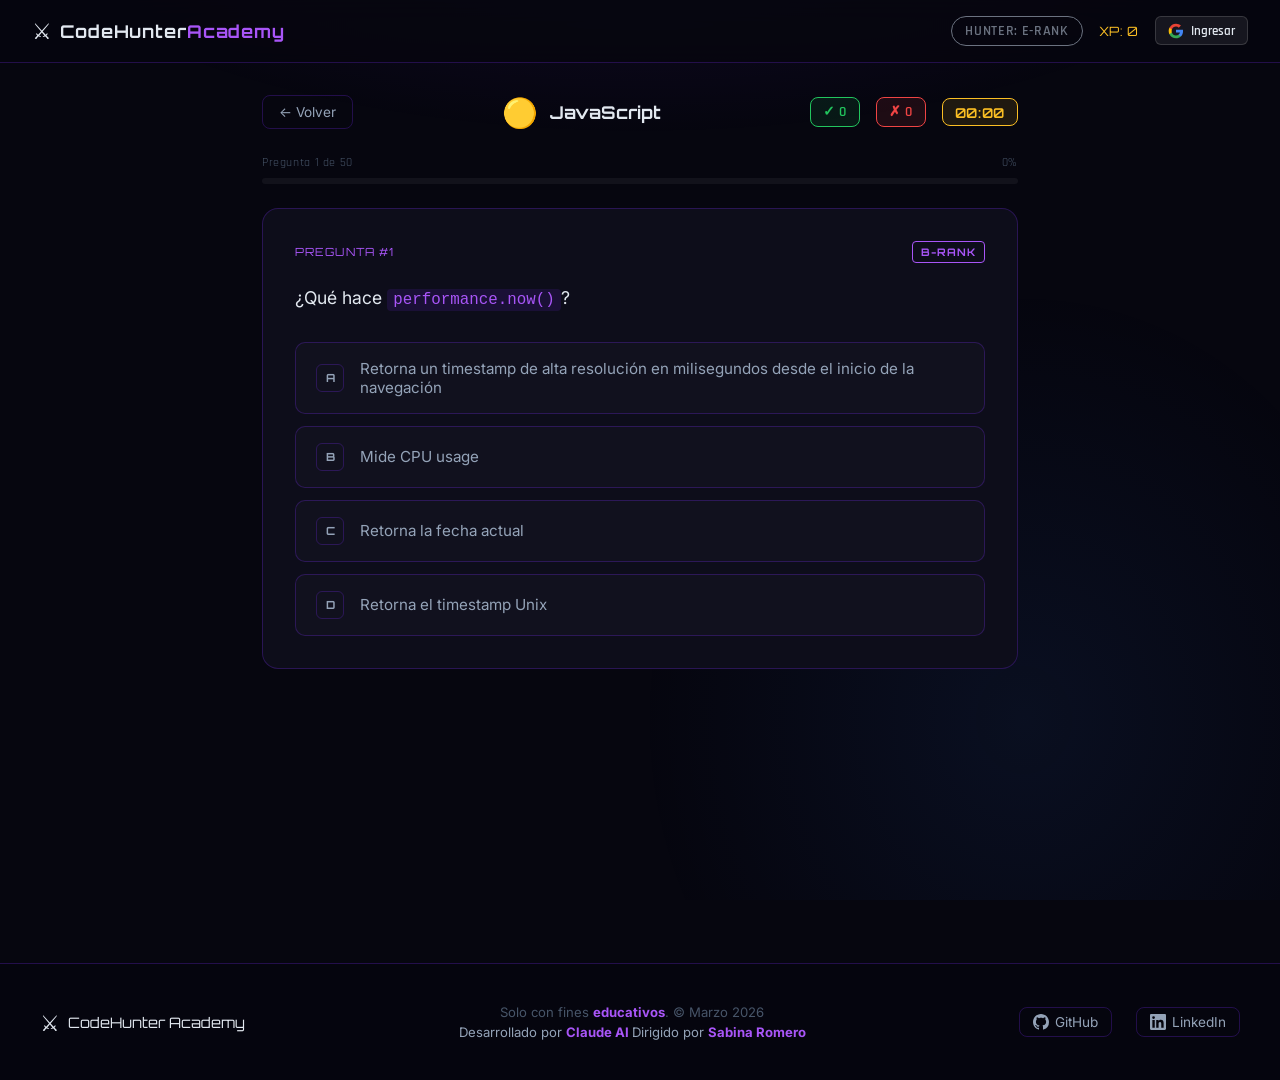
==== commit 65b6510d: "upodate" ====
--- a/quiz.html
+++ b/quiz.html
@@ -147,7 +147,7 @@
     <div class="footer-brand"><span class="logo-icon">⚔</span><span>CodeHunter Academy</span></div>
     <div class="footer-copy">
       <p>Solo con fines <strong>educativos</strong>. &copy; Marzo 2026</p>
-      <p class="footer-author">Desarrollado por <strong>Sabina Romero</strong></p>
+      <p class="footer-author">Desarrollado por <strong>Claude AI </strong>Dirigido por <strong>Sabina Romero</strong></p>
     </div>
     <div class="footer-links">
       <a href="https://github.com/Sakhura" target="_blank" rel="noopener" class="social-link">
